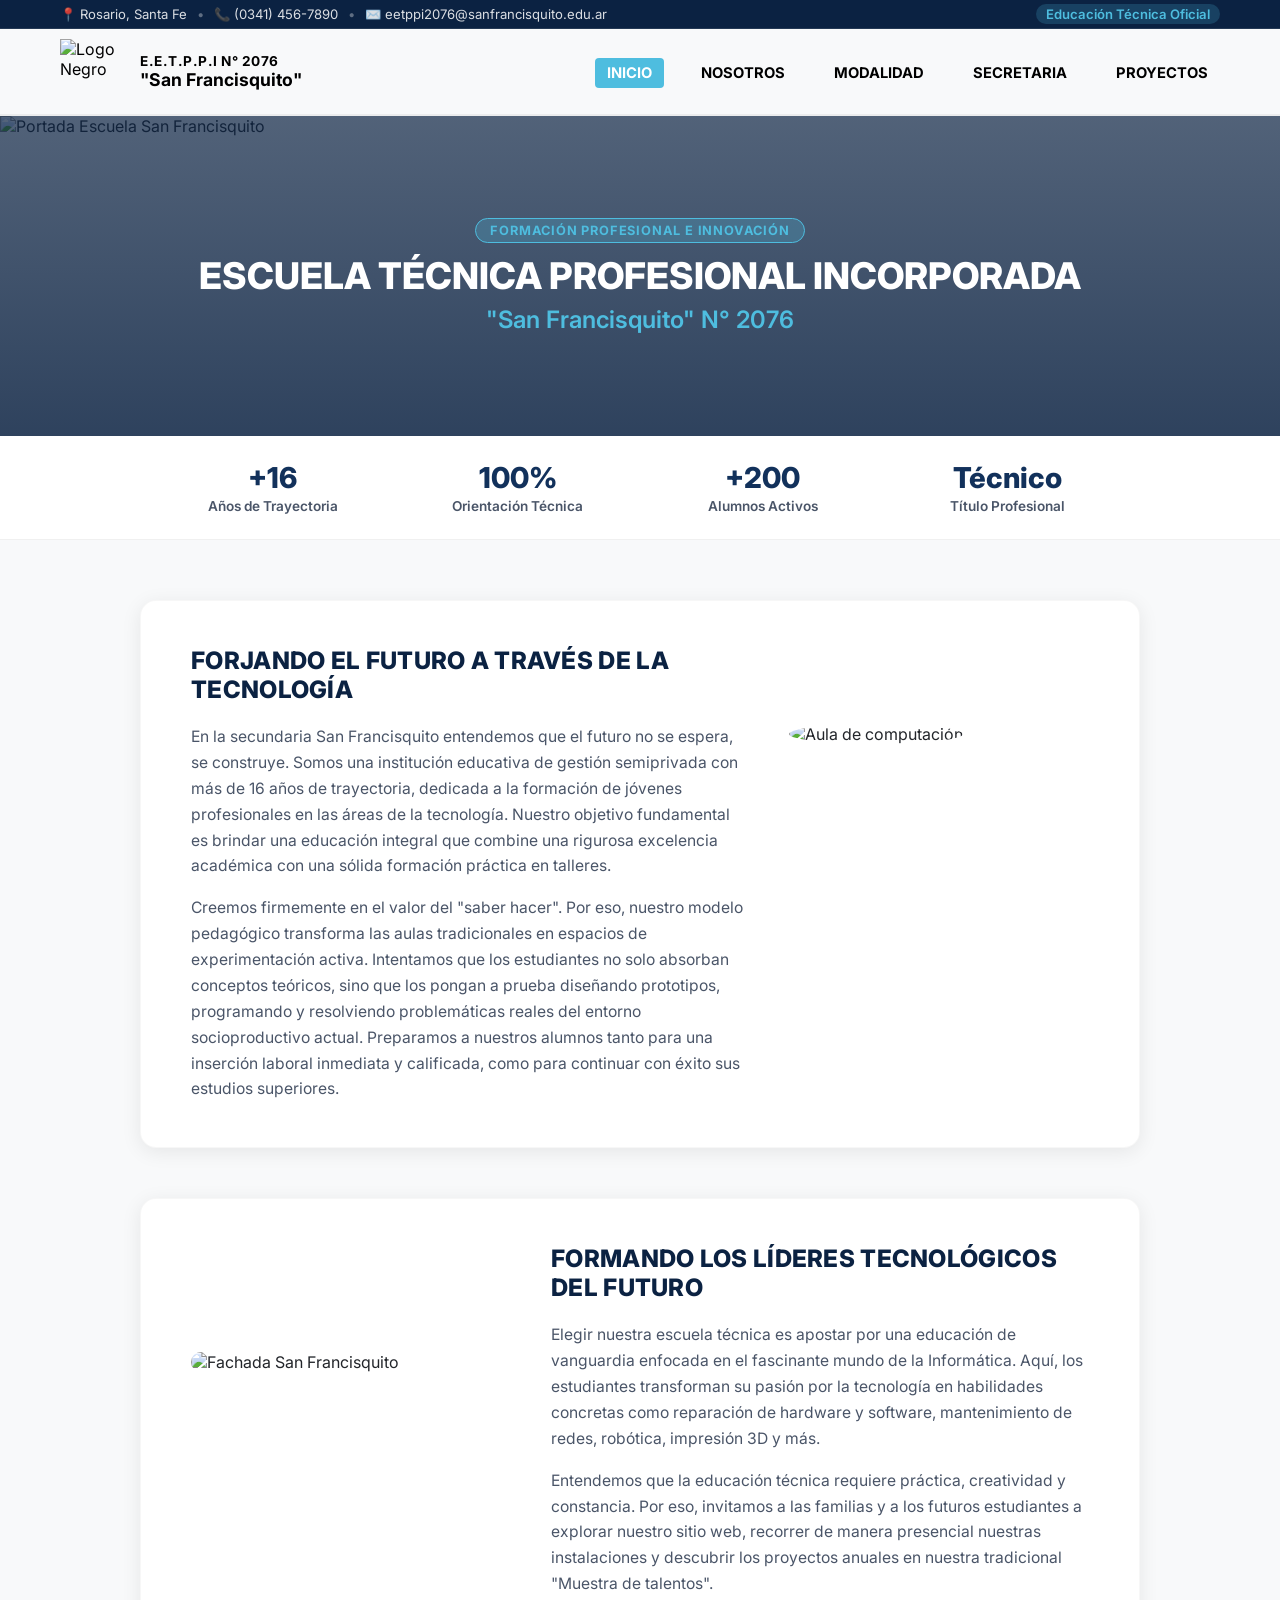
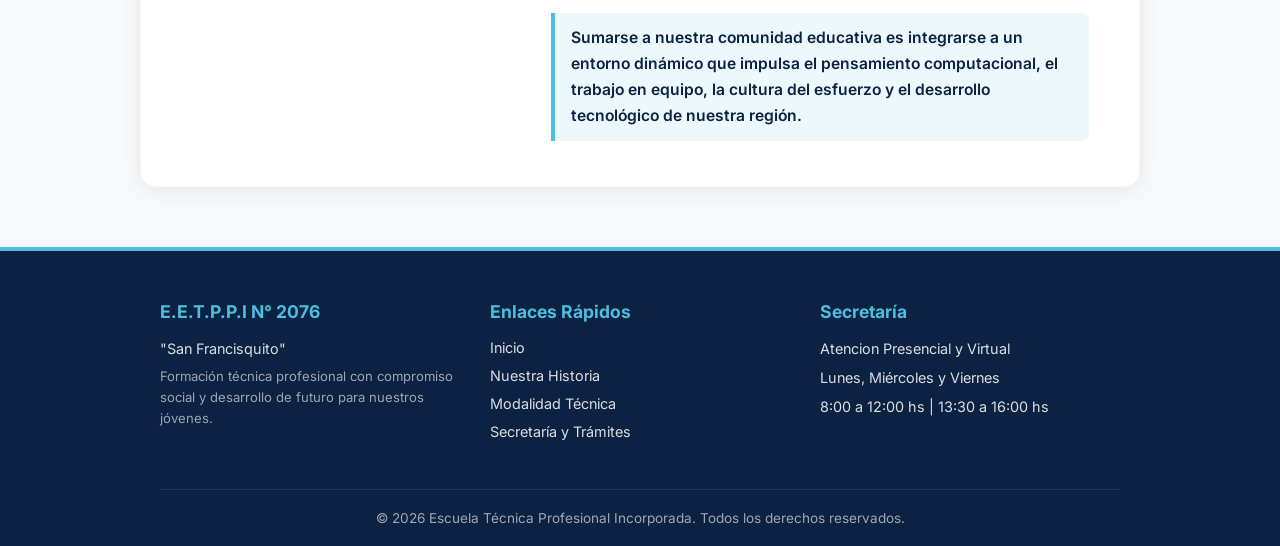
==== index.html @ 335aa594 "actualización" ====
<!doctype html>
<html lang="es">

<head>
    <meta charset="UTF-8" />
    <meta name="viewport" content="width=device-width, initial-scale=1.0" />
    <title>E.E.T.P.P.I N° 2076 - San Francisquito</title>

    <!-- Google Fonts Inter -->
    <link rel="preconnect" href="https://fonts.googleapis.com">
    <link rel="preconnect" href="https://fonts.gstatic.com" crossorigin>
    <link href="https://fonts.googleapis.com/css2?family=Inter:wght@300;400;500;600;700;800&display=swap"
        rel="stylesheet">

    <link rel="stylesheet" href="index.css" />
    <link rel="icon" type="image/x-icon" href="Imagenes/logonegro2circulo.png" />
</head>

<body>

    <!-- Top Bar Institucional -->
    <div class="top-bar">
        <div class="top-bar-container">
            <div class="top-info">
                <span>📍 Rosario, Santa Fe</span>
                <span class="sep">•</span>
                <span>📞 (0341) 456-7890</span>
                <span class="sep">•</span>
                
                <span>✉️ eetppi2076@sanfrancisquito.edu.ar</span>
            </div>
            <div class="top-badge">
                <span>Educación Técnica Oficial</span>
            </div>
        </div>
    </div>

    <!-- Navegación Principal -->
    <header class="navbar">
        <div class="header-container">
            <a href="index.html" class="brand-link" aria-label="Ir al inicio">
                <div class="icono">
                    <img src="Imagenes/logonegro2circulo.png" id="logo-negro" class="logo" alt="Logo Negro">
                    <img src="Imagenes/Nuevo logo.png" id="logo-blanco" class="logo" alt="Logo Blanco" />
                </div>

                <div class="nav-text">
                    <span class="sub-school">E.E.T.P.P.I N° 2076</span>
                    <span class="main-school">"San Francisquito"</span>
                </div>
            </a>

            <button class="menu-toggle" id="menu-toggle" aria-label="Abrir menú" aria-expanded="false">
                <span></span>
                <span></span>
                <span></span>
            </button>

            <nav class="nav" id="nav-menu">
                <ul class="lista-nav">
                    <li><a href="index.html" class="active">INICIO</a></li>
                    <li><a href="nosotros.html">NOSOTROS</a></li>
                    <li><a href="Modalidad.html">MODALIDAD</a></li>
                    <li><a href="secretaria.html">SECRETARIA</a></li>
                    <li><a href="proyectos.html">PROYECTOS</a></li>
                </ul>
            </nav>
        </div>
    </header>

    <!-- Hero / Portada -->
    <section class="contenedor-foto">
        <div class="hero-overlay"></div>
        <img src="Imagenes/portada.jpeg" alt="Portada Escuela San Francisquito">
        <div class="texto">
            <span class="badge-hero">Formación Profesional e Innovación</span>
            <h2>Escuela Técnica Profesional Incorporada</h2>
            <h3>"San Francisquito" N° 2076</h3>
        </div>
    </section>

    <!-- Métricas Institucionales -->
    <section class="stats-bar">
        <div class="stats-container">
            <div class="stat-card">
                <span class="stat-number">+16</span>
                <span class="stat-label">Años de Trayectoria</span>
            </div>
            <div class="stat-card">
                <span class="stat-number">100%</span>
                <span class="stat-label">Orientación Técnica</span>
            </div>
            <div class="stat-card">
                <span class="stat-number">+200</span>
                <span class="stat-label">Alumnos Activos</span>
            </div>
            <div class="stat-card">
                <span class="stat-number">Técnico</span>
                <span class="stat-label">Título Profesional</span>
            </div>
        </div>
    </section>

    <!-- Sección Principal de Tarjetas -->
    <main class="cards-section">
        <!-- Card 1 -->
        <section class="card-container card1 fade-in-card">
            <div class="card-content">
                <h2 class="card-title">FORJANDO EL FUTURO A TRAVÉS DE LA TECNOLOGÍA</h2>

                <p class="card-text">
                    En la secundaria San Francisquito entendemos que el futuro no se espera, se construye. Somos una
                    institución educativa de gestión semiprivada con más de 16 años de trayectoria, dedicada a la
                    formación
                    de jóvenes profesionales en las áreas de la tecnología. Nuestro objetivo fundamental es brindar una
                    educación integral que combine una rigurosa excelencia académica con una sólida formación práctica
                    en
                    talleres.
                </p>

                <p class="card-text">
                    Creemos firmemente en el valor del "saber hacer". Por eso, nuestro modelo pedagógico transforma las
                    aulas tradicionales en espacios de experimentación activa. Intentamos que los estudiantes no solo
                    absorban conceptos teóricos, sino que los pongan a prueba diseñando prototipos, programando y
                    resolviendo problemáticas reales del entorno socioproductivo actual. Preparamos a nuestros alumnos
                    tanto
                    para una inserción laboral inmediata y calificada, como para continuar con éxito sus estudios
                    superiores.
                </p>
            </div>

            <div class="card-image-wrapper">
                <img src="Imagenes/sala-16.jpg" alt="Aula de computación" class="card-image" />
            </div>
        </section>

        <!-- Card 2 -->
        <section class="card-container card2 fade-in-card">
            <div class="card-image-wrapper">
                <img src="Imagenes/afuera.jpg" alt="Fachada San Francisquito" class="card-image" />
            </div>

            <div class="card-content">
                <h2 class="card-title">FORMANDO LOS LÍDERES TECNOLÓGICOS DEL FUTURO</h2>

                <p class="card-text">
                    Elegir nuestra escuela técnica es apostar por una educación de vanguardia enfocada en el fascinante
                    mundo de la Informática. Aquí, los estudiantes transforman su pasión por la tecnología en
                    habilidades
                    concretas como reparación de hardware y software, mantenimiento de redes, robótica, impresión 3D y
                    más.
                </p>

                <p class="card-text">
                    Entendemos que la educación técnica requiere práctica, creatividad y constancia. Por eso, invitamos
                    a
                    las familias y a los futuros estudiantes a explorar nuestro sitio web, recorrer de manera presencial
                    nuestras instalaciones y descubrir los proyectos anuales en nuestra tradicional "Muestra de
                    talentos".
                </p>

                <p class="card-text highlight-text">
                    Sumarse a nuestra comunidad educativa es integrarse a un entorno dinámico que impulsa el pensamiento
                    computacional, el trabajo en equipo, la cultura del esfuerzo y el desarrollo tecnológico de nuestra
                    región.
                </p>
            </div>
        </section>
    </main>

    <!-- Footer Institucional -->
    <footer class="footer">
        <div class="footer-container">
            <div class="footer-grid">
                <div class="footer-col">
                    <h4>E.E.T.P.P.I N° 2076</h4>
                    <p>"San Francisquito"</p>
                    <p class="footer-subtext">Formación técnica profesional con compromiso social y desarrollo de futuro
                        para nuestros jóvenes.</p>
                </div>
                <div class="footer-col">
                    <h4>Enlaces Rápidos</h4>
                    <ul>
                        <li><a href="index.html">Inicio</a></li>
                        <li><a href="nosotros.html">Nuestra Historia</a></li>
                        <li><a href="Modalidad.html">Modalidad Técnica</a></li>
                        <li><a href="secretaria.html">Secretaría y Trámites</a></li>
                    </ul>
                </div>
                <div class="footer-col">
                    <h4>Secretaría</h4>
                    <p> Atencion Presencial y Virtual</p>
                    <p>Lunes, Miércoles y Viernes</p>
                    <p>8:00 a 12:00 hs | 13:30 a 16:00 hs</p>
                </div>
            </div>
            <div class="footer-bottom">
                <p>&copy; 2026 Escuela Técnica Profesional Incorporada. Todos los derechos reservados.</p>
            </div>
        </div>
    </footer>

    <script src="index.js"></script>
</body>

</html>
---- index.css ----
/* --- VARIABLES DE COLOR E IDENTIDAD --- */
:root {
    --bg-main: #f8f9fa;
    --primary-blue: #12315b;
    --dark-blue: #0b2242;
    --accent-blue: #4ebddf;
    --text-dark: #22252a;
    --text-muted: #4a5568;
    --white: #ffffff;
    --shadow-sm: 0 2px 8px rgba(0, 0, 0, 0.06);
    --shadow-md: 0 4px 20px rgba(0, 0, 0, 0.1);
    --shadow-lg: 0 12px 28px rgba(0, 0, 0, 0.15);
    --transition: all 0.3s cubic-bezier(0.25, 0.8, 0.25, 1);
}

* {
    box-sizing: border-box;
}

body {
    margin: 0;
    padding: 0;
    background-color: var(--bg-main);
    color: var(--text-dark);
    font-family: 'Inter', -apple-system, BlinkMacSystemFont, "Segoe UI", Roboto, sans-serif;
    width: 100%;
    overflow-x: hidden;
    -webkit-font-smoothing: antialiased;
}

/* --- TOP BAR --- */
.top-bar {
    background-color: var(--dark-blue);
    color: rgba(255, 255, 255, 0.85);
    font-size: 0.82rem;
    padding: 6px 0;
    border-bottom: 1px solid rgba(255, 255, 255, 0.1);
}

.top-bar-container {
    max-width: 1200px;
    margin: 0 auto;
    padding: 0 20px;
    display: flex;
    justify-content: space-between;
    align-items: center;
}

.top-info {
    display: flex;
    gap: 10px;
    align-items: center;
}

.top-info .sep {
    opacity: 0.4;
}

.top-badge span {
    background-color: rgba(78, 189, 223, 0.2);
    color: var(--accent-blue);
    padding: 2px 10px;
    border-radius: 12px;
    font-weight: 600;
}

/* --- HEADER Y NAV --- */
header.navbar {
    position: sticky;
    top: 0;
    width: 100%;
    background-color: var(--bg-main);
    z-index: 1000;
    min-height: 80px;
    transition: var(--transition);
    border-bottom: 2px solid rgba(0, 0, 0, 0.05);
}

.header-container {
    display: flex;
    align-items: center;
    justify-content: space-between;
    padding: 10px 40px;
    max-width: 1240px;
    margin: 0 auto;
    width: 100%;
}

.brand-link {
    display: flex;
    align-items: center;
    gap: 15px;
    text-decoration: none;
    color: inherit;
}

header.navbar.scrolled {
    background-color: var(--primary-blue);
    box-shadow: var(--shadow-md);
}

header.navbar li,
header.navbar a,
header.navbar p,
.nav-text {
    color: #000000;
    transition: color 0.4s ease;
}

header.navbar.scrolled li,
header.navbar.scrolled a,
header.navbar.scrolled p,
header.navbar.scrolled .nav-text {
    color: #ffffff;
}

/* --- LOGOS --- */
.icono {
    position: relative;
    width: 65px;
    height: 65px;
    flex-shrink: 0;
}

.logo {
    width: 100%;
    height: 100%;
    position: absolute;
    top: 0;
    left: 0;
    object-fit: contain;
    transition: opacity 0.4s ease, visibility 0.4s ease;
}

#logo-negro {
    opacity: 1;
    visibility: visible;
}

#logo-blanco {
    opacity: 0;
    visibility: hidden;
}

header.navbar.scrolled #logo-negro {
    opacity: 0;
    visibility: hidden;
}

header.navbar.scrolled #logo-blanco {
    opacity: 1;
    visibility: visible;
}

.nav-text {
    display: flex;
    flex-direction: column;
    font-weight: 700;
    line-height: 1.2;
}

.sub-school {
    font-size: 0.85rem;
    letter-spacing: 0.5px;
}

.main-school {
    font-size: 1.1rem;
}

/* --- NAVEGACIÓN --- */
.nav {
    display: flex;
    align-items: center;
}

.lista-nav {
    list-style: none;
    display: flex;
    align-items: center;
    margin: 0;
    padding: 0;
    gap: 25px;
}

.lista-nav a {
    text-decoration: none;
    font-size: 0.92rem;
    font-weight: 700;
    padding: 6px 12px;
    border-radius: 4px;
    transition: var(--transition);
}

.lista-nav a:hover,
.lista-nav a.active {
    background-color: var(--accent-blue);
    color: #ffffff !important;
}

/* --- BOTÓN HAMBURGUESA --- */
.menu-toggle {
    display: none;
    flex-direction: column;
    justify-content: space-between;
    width: 30px;
    height: 22px;
    background: transparent;
    border: none;
    cursor: pointer;
    padding: 0;
    z-index: 1001;
}

.menu-toggle span {
    width: 100%;
    height: 3px;
    background-color: #000;
    border-radius: 2px;
    transition: var(--transition);
}

header.navbar.scrolled .menu-toggle span {
    background-color: #fff;
}

.menu-toggle.open span:nth-child(1) {
    transform: translateY(9.5px) rotate(45deg);
}

.menu-toggle.open span:nth-child(2) {
    opacity: 0;
}

.menu-toggle.open span:nth-child(3) {
    transform: translateY(-9.5px) rotate(-45deg);
}

/* --- PORTADA / HERO --- */
.contenedor-foto {
    width: 100%;
    height: 320px;
    overflow: hidden;
    position: relative;
    display: flex;
    align-items: center;
    justify-content: center;
}

.contenedor-foto img {
    display: block;
    width: 100%;
    height: 100%;
    object-fit: cover;
}

.hero-overlay {
    position: absolute;
    top: 0;
    left: 0;
    right: 0;
    bottom: 0;
    background: linear-gradient(180deg, rgba(11, 34, 66, 0.7) 0%, rgba(11, 34, 66, 0.85) 100%);
    z-index: 1;
}

.texto {
    position: absolute;
    top: 50%;
    left: 50%;
    transform: translate(-50%, -50%);
    z-index: 2;
    text-align: center;
    width: 90%;
    max-width: 900px;
    color: var(--white);
}

.badge-hero {
    display: inline-block;
    background-color: rgba(78, 189, 223, 0.25);
    color: var(--accent-blue);
    border: 1px solid var(--accent-blue);
    padding: 4px 14px;
    border-radius: 16px;
    font-size: 0.8rem;
    font-weight: 700;
    letter-spacing: 0.8px;
    text-transform: uppercase;
    margin-bottom: 10px;
}

.texto h2 {
    color: white;
    font-size: clamp(1.4rem, 3.8vw, 2.3rem);
    margin: 0;
    font-weight: 800;
    text-transform: uppercase;
    line-height: 1.25;
}

.texto h3 {
    color: var(--accent-blue);
    font-size: clamp(1.1rem, 2.5vw, 1.5rem);
    margin: 6px 0 0 0;
    font-weight: 600;
}

/* --- MÉTRICAS --- */
.stats-bar {
    background-color: var(--white);
    border-bottom: 1px solid rgba(0, 0, 0, 0.06);
    padding: 24px 0;
}

.stats-container {
    max-width: 1000px;
    margin: 0 auto;
    display: grid;
    grid-template-columns: repeat(auto-fit, minmax(180px, 1fr));
    gap: 20px;
    text-align: center;
    padding: 0 20px;
}

.stat-number {
    display: block;
    font-size: 1.8rem;
    font-weight: 800;
    color: var(--primary-blue);
}

.stat-label {
    font-size: 0.85rem;
    color: var(--text-muted);
    font-weight: 600;
}

/* --- CONTENEDOR DE TARJETAS (HOME) --- */
.cards-section {
    display: flex;
    flex-direction: column;
    gap: 50px;
    margin-top: 60px;
    margin-bottom: 60px;
}

.card-container {
    display: flex;
    align-items: center;
    justify-content: space-between;
    gap: 40px;
    background-color: #ffffff;
    padding: 45px 50px;
    border-radius: 16px;
    width: 90%;
    max-width: 1000px;
    margin: 0 auto;
    box-shadow: 0 4px 20px rgba(0, 0, 0, 0.08);
    border: 1px solid rgba(0, 0, 0, 0.03);
    transition: var(--transition);
}

.card-container:hover {
    box-shadow: var(--shadow-lg);
    transform: translateY(-3px);
}

.card-content {
    flex: 1;
}

.card-title {
    font-size: 1.5rem;
    font-weight: 800;
    letter-spacing: 0.3px;
    margin-top: 0;
    margin-bottom: 20px;
    text-transform: uppercase;
    color: var(--dark-blue);
}

.card-text {
    font-size: 0.98rem;
    line-height: 1.65;
    color: var(--text-muted);
    margin-bottom: 16px;
}

.card-text:last-child {
    margin-bottom: 0;
}

.highlight-text {
    background-color: rgba(78, 189, 223, 0.1);
    border-left: 4px solid var(--accent-blue);
    padding: 12px 16px;
    border-radius: 0 8px 8px 0;
    color: var(--dark-blue);
    font-weight: 600;
}

/* Contenedor de imágenes */
.card-image-wrapper {
    flex-shrink: 0;
    overflow: hidden;
}

.card-image {
    width: 100%;
    height: 100%;
    object-fit: cover;
    transition: transform 0.5s ease;
}

.card-container:hover .card-image {
    transform: scale(1.04);
}

/* Card 1 - Imagen Circular */
.card1 .card-image-wrapper {
    width: 300px;
    height: 300px;
}

.card1 .card-image {
    border-radius: 50%;
}

/* Card 2 - Imagen Rectangular Redondeada */
.card2 .card-image-wrapper {
    width: 320px;
    height: 280px;
}

.card2 .card-image {
    border-radius: 24px;
}

/* Animaciones con Scroll */
.fade-in-card {
    opacity: 0;
    transform: translateY(35px);
    transition: opacity 0.8s ease-out, transform 0.8s ease-out;
}

.fade-in-card.visible {
    opacity: 1;
    transform: translateY(0);
}

/* --- FOOTER --- */
.footer {
    background-color: var(--dark-blue);
    color: var(--white);
    padding: 50px 0 20px 0;
    margin-top: 60px;
    border-top: 4px solid var(--accent-blue);
}

.footer-container {
    max-width: 1000px;
    margin: 0 auto;
    padding: 0 20px;
}

.footer-grid {
    display: grid;
    grid-template-columns: repeat(auto-fit, minmax(220px, 1fr));
    gap: 30px;
    margin-bottom: 40px;
}

.footer-col h4 {
    color: var(--accent-blue);
    font-size: 1.1rem;
    margin-top: 0;
    margin-bottom: 15px;
}

.footer-col p {
    font-size: 0.9rem;
    line-height: 1.6;
    margin: 6px 0;
    color: rgba(255, 255, 255, 0.85);
}

.footer-subtext {
    font-size: 0.82rem !important;
    opacity: 0.7;
}

.footer-col ul {
    list-style: none;
    padding: 0;
    margin: 0;
}

.footer-col ul li {
    margin-bottom: 8px;
}

.footer-col ul a {
    color: rgba(255, 255, 255, 0.85);
    text-decoration: none;
    font-size: 0.9rem;
    transition: var(--transition);
}

.footer-col ul a:hover {
    color: var(--accent-blue);
    padding-left: 4px;
}

.footer-bottom {
    border-top: 1px solid rgba(255, 255, 255, 0.1);
    padding-top: 20px;
    text-align: center;
}

.footer-bottom p {
    font-size: 0.85rem;
    color: rgba(255, 255, 255, 0.6);
    margin: 0;
}

/* --- MEDIA QUERIES --- */
@media (max-width: 980px) {
    .header-container {
        padding: 10px 20px;
    }

    .top-bar {
        display: none;
    }

    .menu-toggle {
        display: flex;
    }

    .nav {
        position: absolute;
        top: 100%;
        left: 0;
        width: 100%;
        background-color: var(--bg-main);
        flex-direction: column;
        display: none;
        box-shadow: 0 8px 16px rgba(0, 0, 0, 0.15);
        padding: 20px 0;
    }

    header.navbar.scrolled .nav {
        background-color: var(--dark-blue);
    }

    .nav.nav-active {
        display: flex;
    }

    .lista-nav {
        flex-direction: column;
        gap: 12px;
        width: 100%;
        text-align: center;
    }

    .lista-nav a {
        display: inline-block;
        width: 80%;
    }
}

@media (max-width: 768px) {
    .cards-section {
        margin-top: 40px;
        gap: 35px;
    }

    .card-container {
        padding: 30px 20px;
        text-align: center;
        width: 92%;
        flex-direction: column;
    }

    .card1 {
        flex-direction: column-reverse;
    }

    .card1 .card-image-wrapper {
        width: 220px;
        height: 220px;
    }

    .card2 .card-image-wrapper {
        width: 100%;
        max-width: 320px;
        height: 220px;
    }
}

@media (max-width: 480px) {
    .contenedor-foto {
        height: 230px;
    }

    .nav-text {
        font-size: 0.95rem;
    }
}
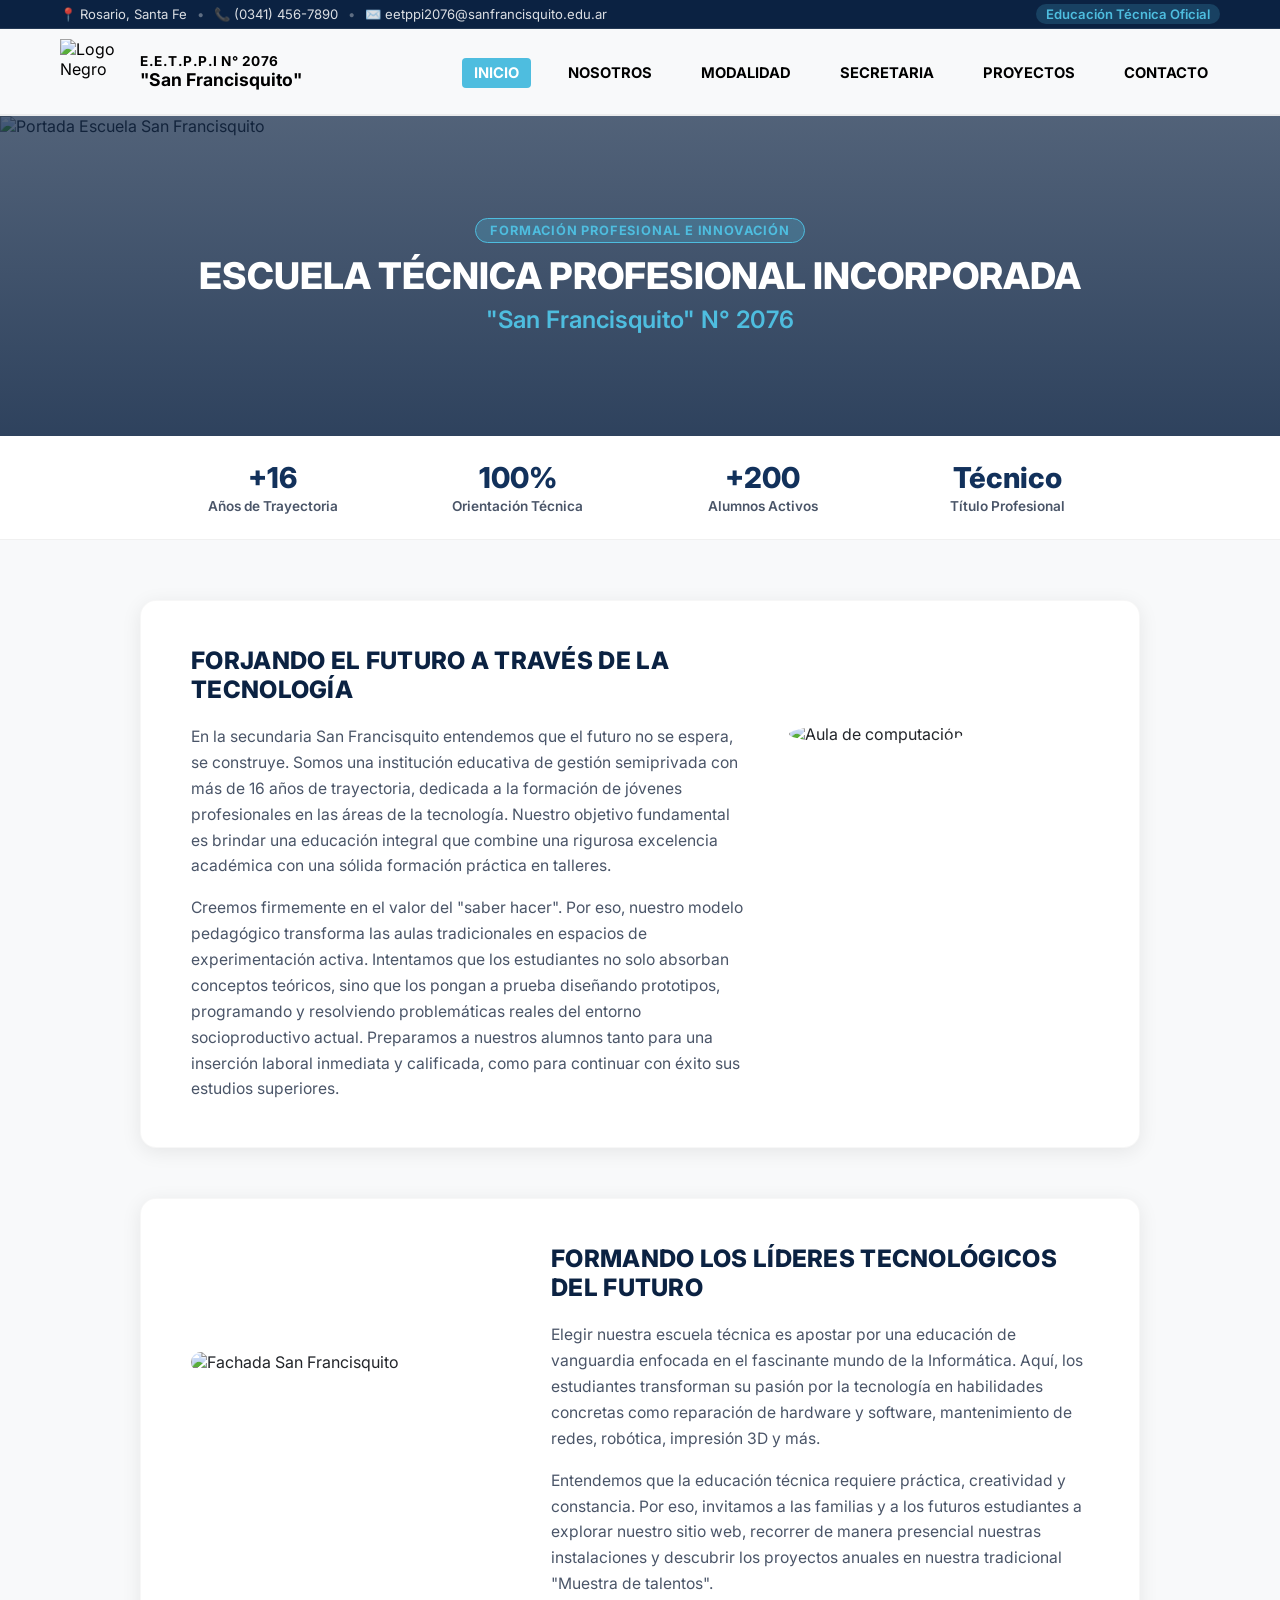
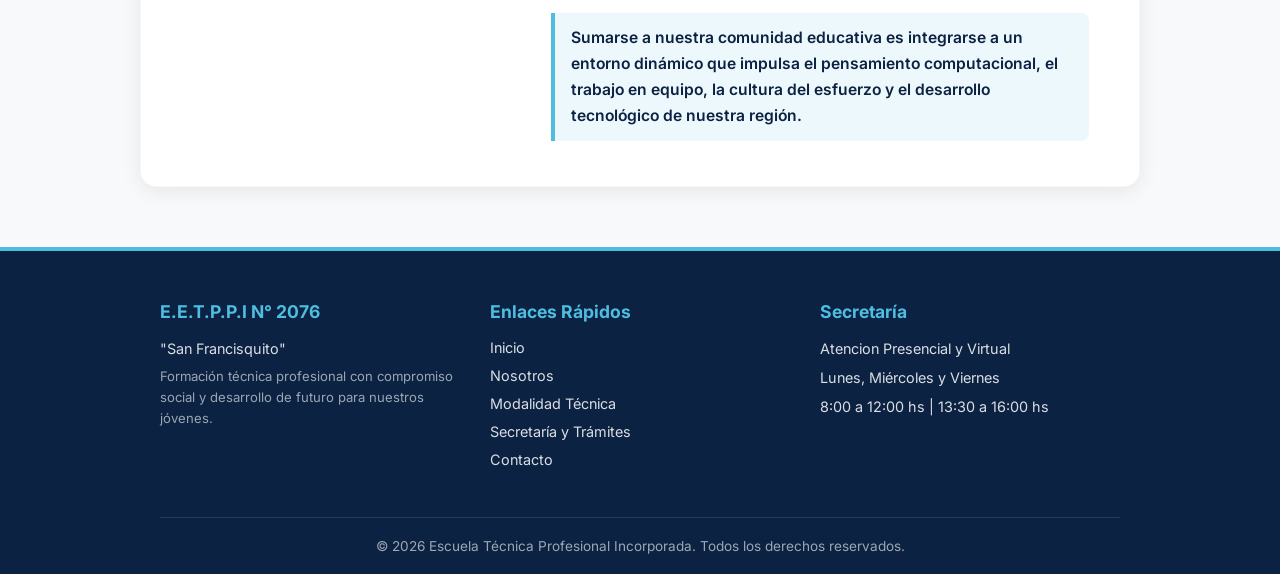
==== commit 6a799ad3: "Actualizacion contactos" ====
--- a/index.html
+++ b/index.html
@@ -26,7 +26,7 @@
                 <span class="sep">•</span>
                 <span>📞 (0341) 456-7890</span>
                 <span class="sep">•</span>
-                
+
                 <span>✉️ eetppi2076@sanfrancisquito.edu.ar</span>
             </div>
             <div class="top-badge">
@@ -63,6 +63,7 @@
                     <li><a href="Modalidad.html">MODALIDAD</a></li>
                     <li><a href="secretaria.html">SECRETARIA</a></li>
                     <li><a href="proyectos.html">PROYECTOS</a></li>
+                    <li><a href="contacto.html">CONTACTO</a></li>
                 </ul>
             </nav>
         </div>
@@ -182,9 +183,10 @@
                     <h4>Enlaces Rápidos</h4>
                     <ul>
                         <li><a href="index.html">Inicio</a></li>
-                        <li><a href="nosotros.html">Nuestra Historia</a></li>
+                        <li><a href="nosotros.html">Nosotros</a></li>
                         <li><a href="Modalidad.html">Modalidad Técnica</a></li>
                         <li><a href="secretaria.html">Secretaría y Trámites</a></li>
+                        <li><a href="contacto.html">Contacto</a></li>
                     </ul>
                 </div>
                 <div class="footer-col">
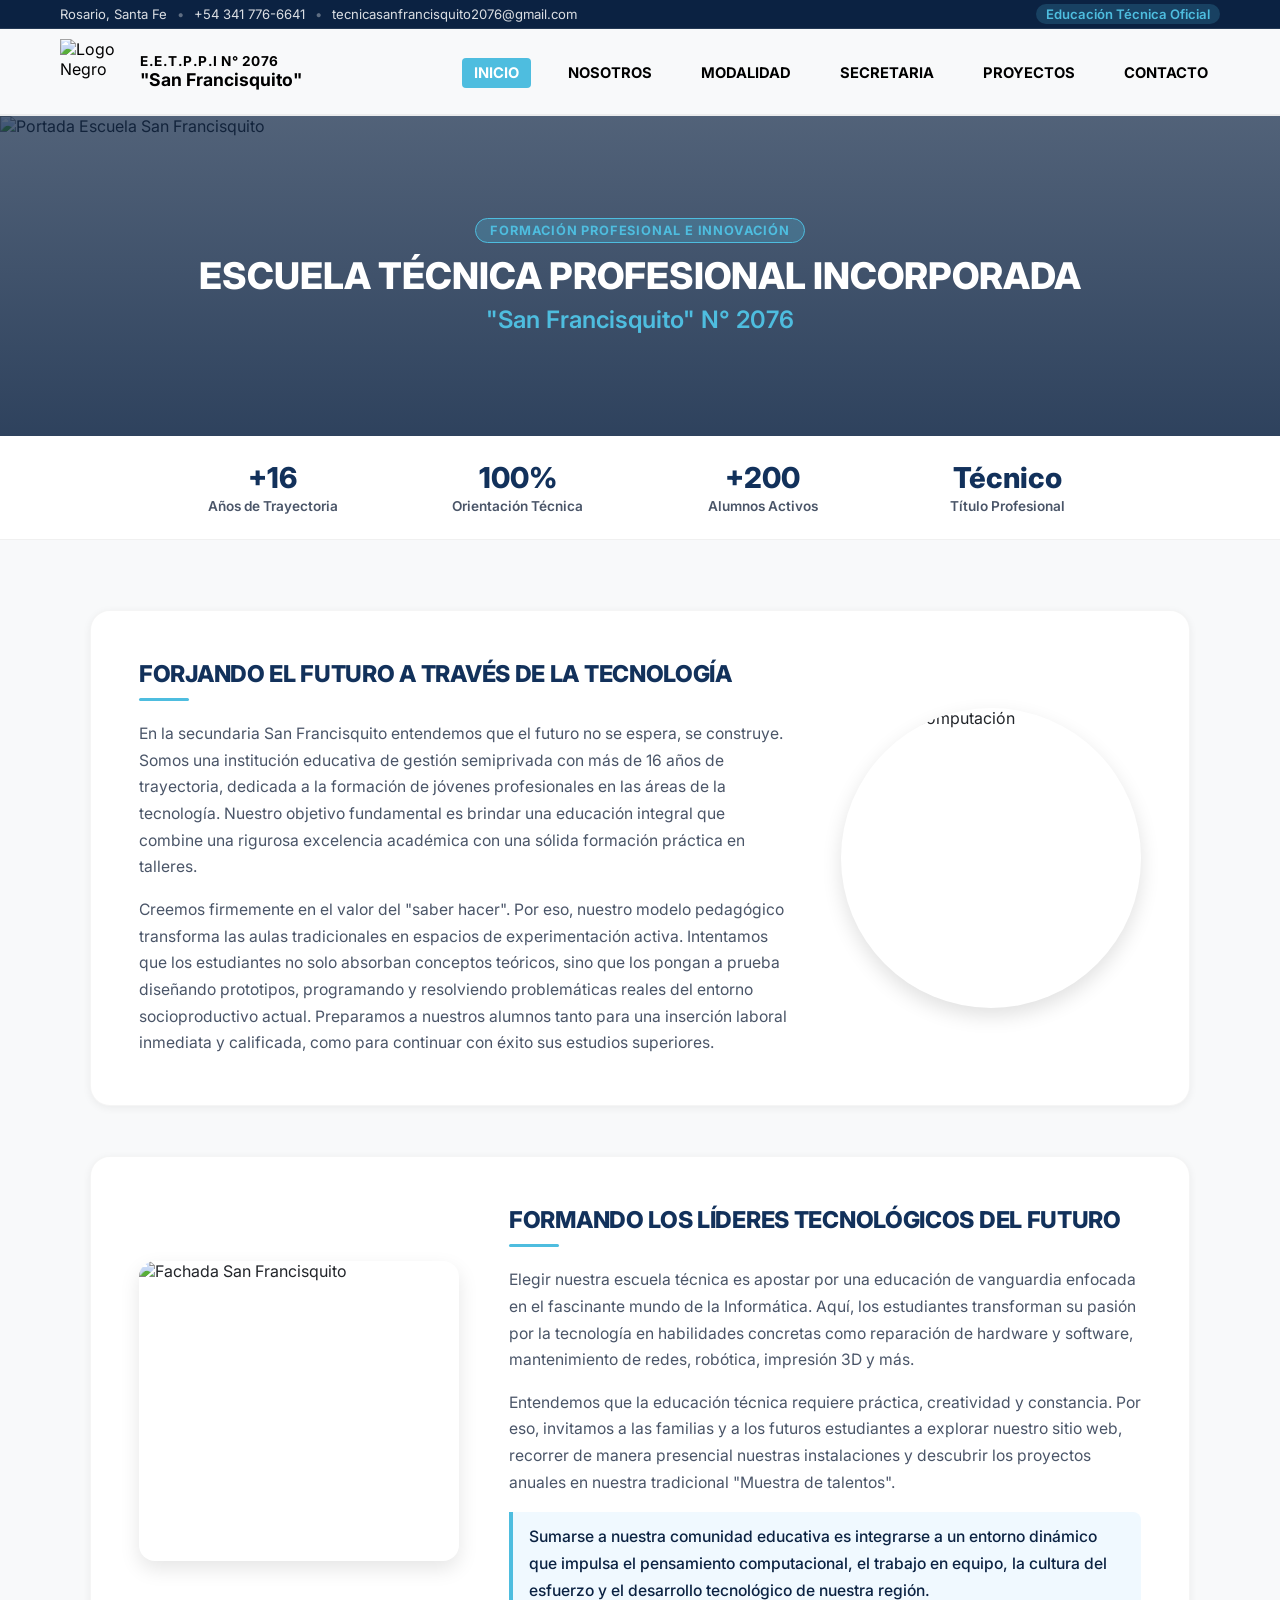
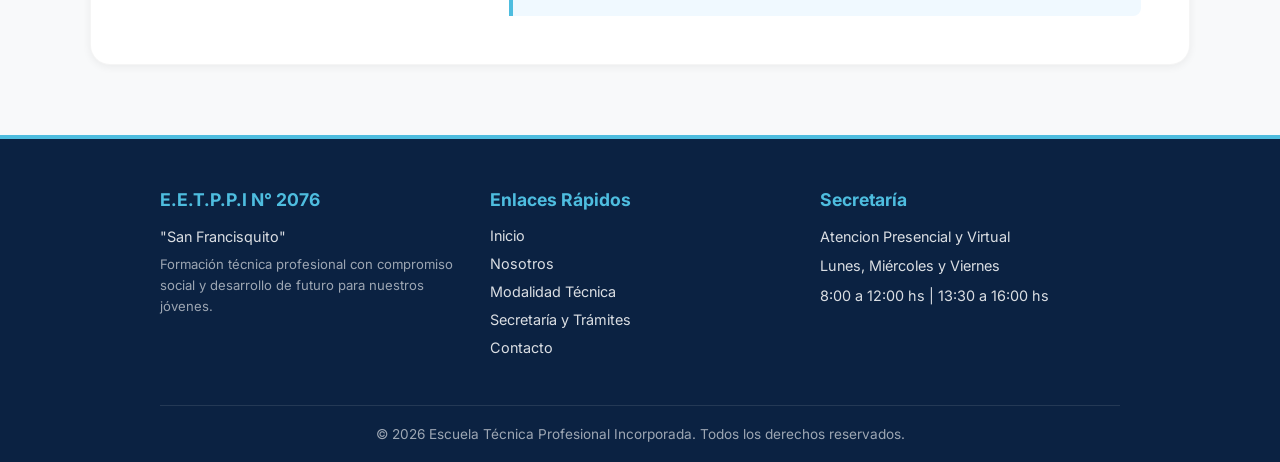
==== commit 6c301581: "actualización de aparicion de tarjetas" ====
--- a/index.html
+++ b/index.html
@@ -22,12 +22,11 @@
     <div class="top-bar">
         <div class="top-bar-container">
             <div class="top-info">
-                <span>📍 Rosario, Santa Fe</span>
+                <span> Rosario, Santa Fe</span>
                 <span class="sep">•</span>
-                <span>📞 (0341) 456-7890</span>
+                <span> +54 341 776-6641</span>
                 <span class="sep">•</span>
-
-                <span>✉️ eetppi2076@sanfrancisquito.edu.ar</span>
+                <span> tecnicasanfrancisquito2076@gmail.com</span>
             </div>
             <div class="top-badge">
                 <span>Educación Técnica Oficial</span>
--- a/index.css
+++ b/index.css
@@ -336,34 +336,31 @@
     font-weight: 600;
 }
 
-/* --- CONTENEDOR DE TARJETAS (HOME) --- */
 .cards-section {
     display: flex;
     flex-direction: column;
     gap: 50px;
-    margin-top: 60px;
-    margin-bottom: 60px;
+    margin: 70px auto;
+    max-width: 1140px;
+    padding: 0 20px;
 }
 
 .card-container {
     display: flex;
     align-items: center;
     justify-content: space-between;
-    gap: 40px;
-    background-color: #ffffff;
-    padding: 45px 50px;
-    border-radius: 16px;
-    width: 90%;
-    max-width: 1000px;
-    margin: 0 auto;
-    box-shadow: 0 4px 20px rgba(0, 0, 0, 0.08);
-    border: 1px solid rgba(0, 0, 0, 0.03);
-    transition: var(--transition);
+    gap: 50px;
+    background-color: var(--white);
+    padding: 48px;
+    border-radius: 20px;
+    box-shadow: var(--shadow-sm);
+    border: 1px solid rgba(0, 0, 0, 0.04);
+    transition: var(--transition-standard);
 }
 
 .card-container:hover {
     box-shadow: var(--shadow-lg);
-    transform: translateY(-3px);
+    transform: translateY(-4px);
 }
 
 .card-content {
@@ -371,20 +368,35 @@
 }
 
 .card-title {
-    font-size: 1.5rem;
+    font-size: 1.45rem;
     font-weight: 800;
-    letter-spacing: 0.3px;
+    color: var(--primary-blue);
+    line-height: 1.3;
     margin-top: 0;
     margin-bottom: 20px;
     text-transform: uppercase;
-    color: var(--dark-blue);
+    letter-spacing: -0.3px;
+    position: relative;
+    padding-bottom: 12px;
+}
+
+.card-title::after {
+    content: '';
+    position: absolute;
+    bottom: 0;
+    left: 0;
+    width: 50px;
+    height: 3.5px;
+    background-color: var(--accent-blue);
+    border-radius: 2px;
 }
 
 .card-text {
     font-size: 0.98rem;
-    line-height: 1.65;
+    line-height: 1.7;
     color: var(--text-muted);
     margin-bottom: 16px;
+    font-weight: 400;
 }
 
 .card-text:last-child {
@@ -392,18 +404,19 @@
 }
 
 .highlight-text {
-    background-color: rgba(78, 189, 223, 0.1);
+    background-color: #f0f9ff;
     border-left: 4px solid var(--accent-blue);
     padding: 12px 16px;
     border-radius: 0 8px 8px 0;
     color: var(--dark-blue);
-    font-weight: 600;
-}
-
-/* Contenedor de imágenes */
+    font-weight: 500;
+}
+
+/* Contenedores e Imágenes */
 .card-image-wrapper {
     flex-shrink: 0;
     overflow: hidden;
+    position: relative;
 }
 
 .card-image {
@@ -414,27 +427,23 @@
 }
 
 .card-container:hover .card-image {
-    transform: scale(1.04);
+    transform: scale(1.05);
 }
 
 /* Card 1 - Imagen Circular */
 .card1 .card-image-wrapper {
     width: 300px;
     height: 300px;
-}
-
-.card1 .card-image {
     border-radius: 50%;
+    box-shadow: 0 8px 20px rgba(0, 0, 0, 0.12);
 }
 
 /* Card 2 - Imagen Rectangular Redondeada */
 .card2 .card-image-wrapper {
     width: 320px;
-    height: 280px;
-}
-
-.card2 .card-image {
-    border-radius: 24px;
+    height: 300px;
+    border-radius: 16px;
+    box-shadow: 0 8px 20px rgba(0, 0, 0, 0.1);
 }
 
 /* Animaciones con Scroll */
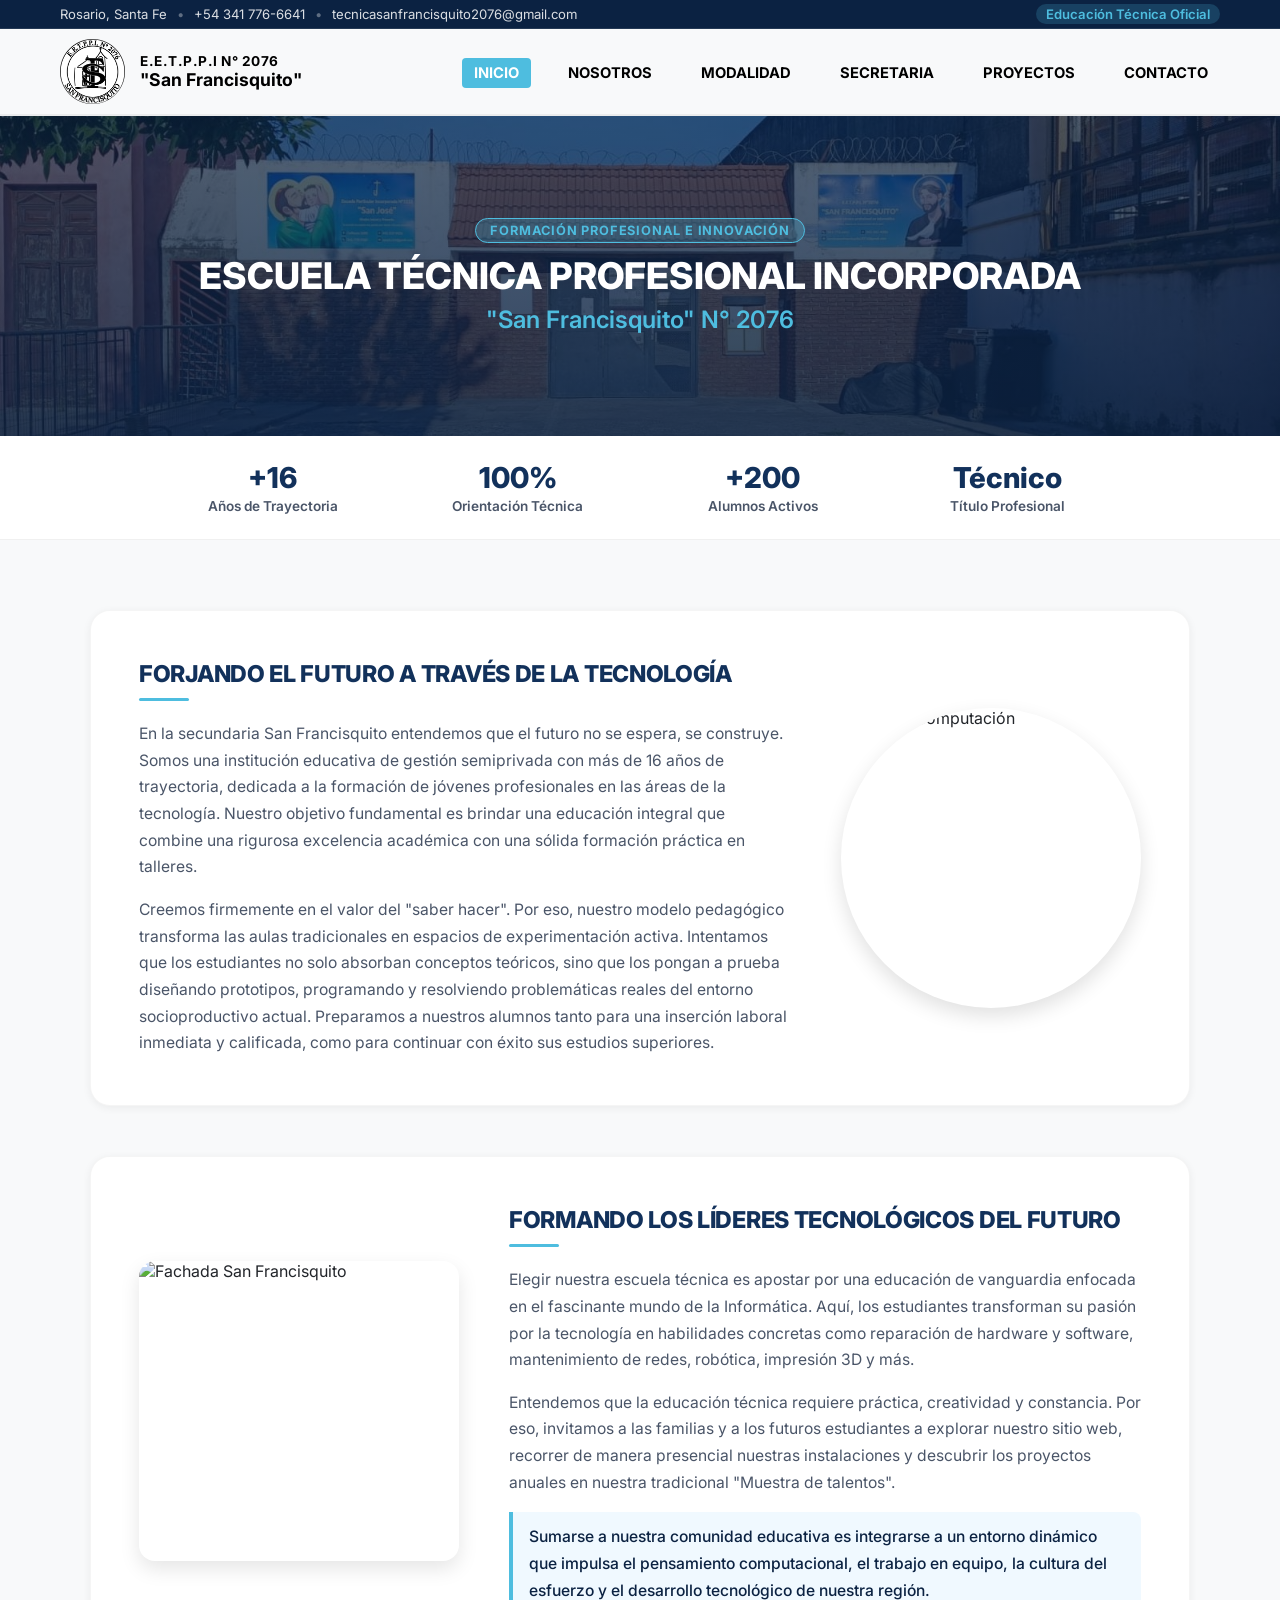
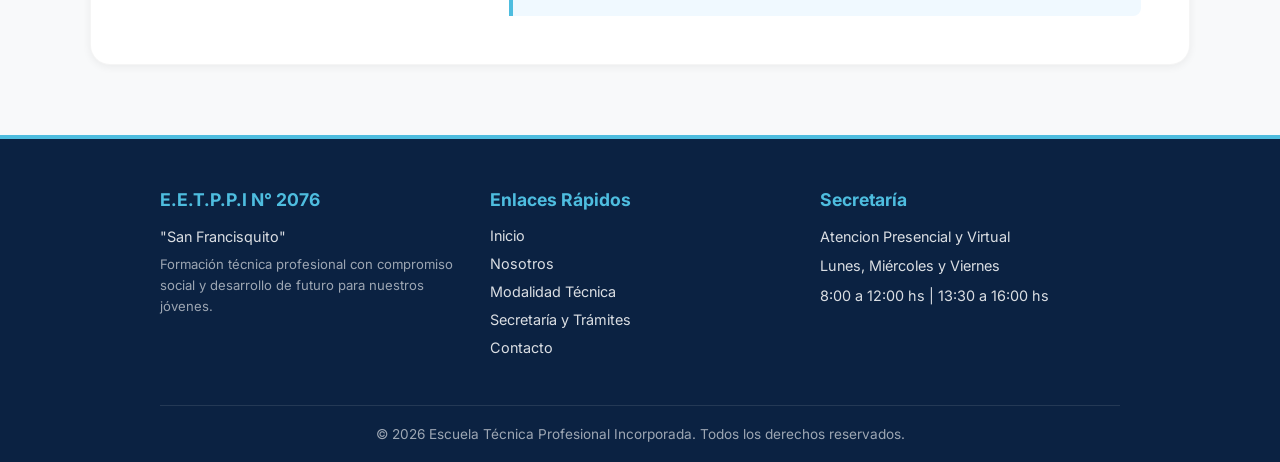
==== commit 7b91b440: "cambios fotos y portadas" ====
--- a/index.html
+++ b/index.html
@@ -13,7 +13,7 @@
         rel="stylesheet">
 
     <link rel="stylesheet" href="index.css" />
-    <link rel="icon" type="image/x-icon" href="Imagenes/logonegro2circulo.png" />
+    <link rel="icon" type="image/x-icon" href="Imagenes/logo/logonegro2circulo.png" />
 </head>
 
 <body>
@@ -39,8 +39,8 @@
         <div class="header-container">
             <a href="index.html" class="brand-link" aria-label="Ir al inicio">
                 <div class="icono">
-                    <img src="Imagenes/logonegro2circulo.png" id="logo-negro" class="logo" alt="Logo Negro">
-                    <img src="Imagenes/Nuevo logo.png" id="logo-blanco" class="logo" alt="Logo Blanco" />
+                    <img src="Imagenes/logo/logonegro2circulo.png" id="logo-negro" class="logo" alt="Logo Negro">
+                    <img src="Imagenes/logo/Nuevo logo.png" id="logo-blanco" class="logo" alt="Logo Blanco" />
                 </div>
 
                 <div class="nav-text">
@@ -71,7 +71,7 @@
     <!-- Hero / Portada -->
     <section class="contenedor-foto">
         <div class="hero-overlay"></div>
-        <img src="Imagenes/portada.jpeg" alt="Portada Escuela San Francisquito">
+        <img src="Imagenes/portadas/fachada.jpeg" alt="Portada Escuela San Francisquito">
         <div class="texto">
             <span class="badge-hero">Formación Profesional e Innovación</span>
             <h2>Escuela Técnica Profesional Incorporada</h2>
